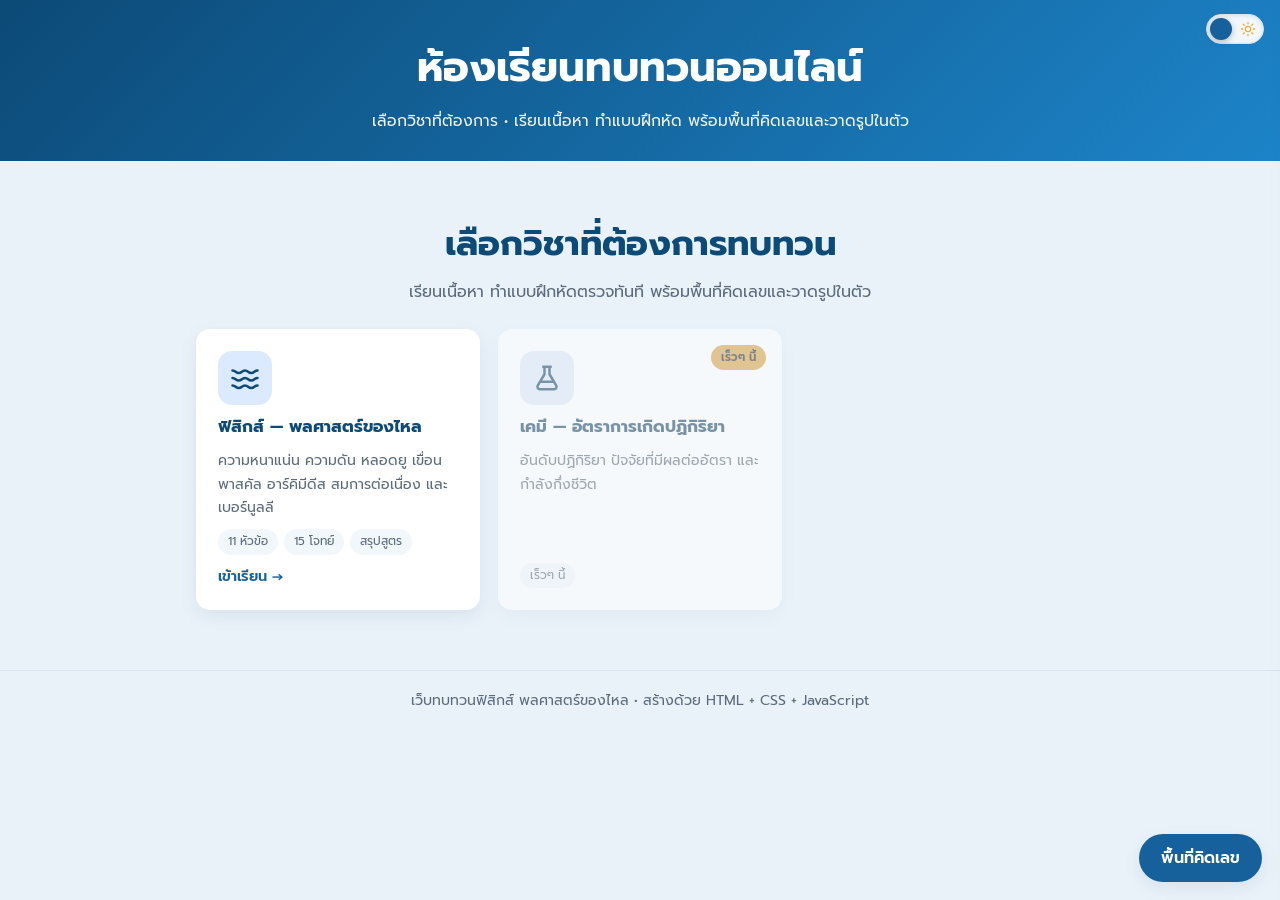
==== index.html @ 412b6f6b "เว็บทบทวนฟิสิกส์ พลศาสตร์ของไหล: บทเรียน 11 หัวข้อ + แบบฝึกหัด 15 ข้อ + พื้นที่คิดเลข/วาดรูป + dark " ====
<!DOCTYPE html>
<!-- ============================================================
     index.html : ไฟล์หน้าเว็บหลัก (โครงสร้างเนื้อหา)
     เว็บทบทวนฟิสิกส์ เรื่อง "พลศาสตร์ของไหล"

     โครงสร้างแบ่งเป็น 3 ส่วนหลัก
       1) ส่วนหัว (header) + เมนูแท็บ (nav)
       2) เนื้อหาบทเรียน            -> section#lesson-section
       3) แบบฝึกหัด + กระดานวาดรูป  -> section#quiz-section

     การตกแต่งอยู่ที่ style.css / ตรรกะการทำงานอยู่ที่ script.js
     ============================================================ -->
<html lang="th">
<head>
  <meta charset="UTF-8" />
  <!-- viewport : ทำให้เว็บแสดงผลได้ถูกต้องบนหน้าจอมือถือ -->
  <meta name="viewport" content="width=device-width, initial-scale=1.0" />
  <!-- color-scheme : บอก browser ว่ารองรับทั้งโหมดสว่าง/มืด (ฟอร์ม scrollbar ฯลฯ ปรับตาม) -->
  <meta name="color-scheme" content="light dark" />
  <title>พลศาสตร์ของไหล | ฟิสิกส์ทบทวน</title>

  <!-- ฟอนต์ภาษาไทย "Prompt" จาก Google Fonts (ไม่มีเน็ตจะใช้ฟอนต์สำรองแทนอัตโนมัติ) -->
  <link rel="preconnect" href="https://fonts.googleapis.com" />
  <link rel="preconnect" href="https://fonts.gstatic.com" crossorigin />
  <link href="https://fonts.googleapis.com/css2?family=Prompt:wght@300;400;500;600;700&display=swap" rel="stylesheet" />

  <!-- ไฟล์ CSS สำหรับตกแต่งหน้าเว็บ -->
  <link rel="stylesheet" href="style.css" />
</head>

<body>

  <!-- ==================== 1) ส่วนหัวของเว็บ ==================== -->
  <header class="site-header">
    <h1>ห้องเรียนทบทวนออนไลน์</h1>
    <p>เลือกวิชาที่ต้องการ • เรียนเนื้อหา ทำแบบฝึกหัด พร้อมพื้นที่คิดเลขและวาดรูปในตัว</p>
  </header>

  <!-- ============ ปุ่มโลโก้ "หน้าแรก" : ลอยมุมซ้ายบน ============
       โชว์เฉพาะตอนอยู่ในวิชา (script.js สลับ hidden) กด = กลับหน้าเลือกวิชา -->
  <button id="home-logo" class="home-logo" hidden aria-label="กลับหน้าแรก" title="กลับหน้าแรก">
    <svg viewBox="0 0 24 24" fill="none" stroke="currentColor" stroke-width="2" stroke-linecap="round" stroke-linejoin="round" aria-hidden="true">
      <path d="M3 10.5 12 3l9 7.5"/>
      <path d="M5 9.5V21h14V9.5"/>
      <path d="M9.5 21v-6h5v6"/>
    </svg>
  </button>

  <!-- ============ เมนูแท็บ : โชว์เฉพาะหลังเข้าวิชาแล้ว ============ -->
  <nav class="tabs" id="main-tabs" hidden>
    <button id="tab-lesson" class="tab active">เนื้อหาบทเรียน</button>
    <button id="tab-quiz" class="tab">แบบฝึกหัด</button>
  </nav>

  <!-- ============ สวิตช์โหมดมืด/สว่าง : ลอยมุมขวาบนของเว็บ ============
       checkbox (ซ่อน) + track/knob = สวิตช์เลื่อนได้
       - โหมดสว่าง : knob อยู่ซ้าย เห็นไอคอนพระจันทร์ (กดแล้วเป็นมืด)
       - โหมดมืด   : knob อยู่ขวา เห็นไอคอนดวงอาทิตย์ (กดแล้วกลับสว่าง)
       script.js ผูก change event แล้วจำค่าไว้ใน localStorage -->
  <label class="theme-switch" title="สลับโหมดมืด/สว่าง">
    <input type="checkbox" id="theme-toggle" aria-label="สลับโหมดมืด/สว่าง" />
    <span class="switch-track">
      <svg class="icon-moon" viewBox="0 0 24 24" fill="none" stroke="currentColor" stroke-width="2" stroke-linecap="round" stroke-linejoin="round" aria-hidden="true">
        <path d="M21 12.79A9 9 0 1 1 11.21 3 7 7 0 0 0 21 12.79z"/>
      </svg>
      <svg class="icon-sun" viewBox="0 0 24 24" fill="none" stroke="currentColor" stroke-width="2" stroke-linecap="round" stroke-linejoin="round" aria-hidden="true">
        <circle cx="12" cy="12" r="4"/>
        <path d="M12 2v2M12 20v2M4.93 4.93l1.41 1.41M17.66 17.66l1.41 1.41M2 12h2M20 12h2M6.34 17.66l-1.41 1.41M19.07 4.93l-1.41 1.41"/>
      </svg>
      <span class="switch-knob"></span>
    </span>
  </label>

  <main>

    <!-- ====================================================
         SECTION 0 : หน้าแรก (เลือกวิชา)
         การ์ดวิชาถูกสร้างโดย script.js จาก array "subjects"
         (เพิ่มวิชาใหม่ = เพิ่มข้อมูลใน script.js ที่เดียว)
         อยู่ "ใน" main เพื่อโดนจัดกึ่งกลาง + มีระยะขอบเท่าหน้าอื่น
         ==================================================== -->
    <section id="home-section" class="page active">
      <div class="home-hero">
        <h2>เลือกวิชาที่ต้องการทบทวน</h2>
        <p>เรียนเนื้อหา ทำแบบฝึกหัดตรวจทันที พร้อมพื้นที่คิดเลขและวาดรูปในตัว</p>
      </div>
      <div id="subject-grid" class="subject-grid">
        <!-- script.js เติมการ์ดวิชาตรงนี้ -->
      </div>
    </section>

    <!-- ====================================================
         SECTION 1 : เนื้อหาบทเรียน (สื่อการสอน)
         แต่ละหัวข้ออยู่ใน "การ์ด" (article.lesson-card)
         ==================================================== -->
    <section id="lesson-section" class="page">

      <!-- การ์ดที่ 1 : ความหนาแน่น (หน้า 1-2) -->
      <article class="lesson-card card">
        <h2>1) ความหนาแน่น (Density)</h2>
        <p>ความหนาแน่น คือ อัตราส่วนระหว่างมวลต่อปริมาตร โดยปริมาตรหาได้จาก V = A×h (พื้นที่หน้าตัดคูณความสูง) หรือลูกบาศก์ V = a×a×a</p>
        <div class="formula">ρ = m/V &nbsp;&nbsp;(หน่วย kg/m³)</div>
        <ul>
          <li><b>ρ</b> = ความหนาแน่น (kg/m³)</li>
          <li><b>m</b> = มวล (kg)</li>
          <li><b>V</b> = ปริมาตร (m³)</li>
          <li><b>ความหนาแน่นสัมพัทธ์ (S.G.)</b> = ρ<sub>สาร</sub>/ρ<sub>น้ำ</sub> — ใช้น้ำบริสุทธิ์ที่ 4°C (ρ = 1×10³ kg/m³) เป็นสารอ้างอิง</li>
        </ul>
        <div class="example-box">
          <b>ตัวอย่าง :</b> ปรอท ρ = 13.6×10³ kg/m³ ⇒ ความหนาแน่นสัมพัทธ์ = 13.6×10³ ÷ 1×10³ = <b>13.6</b> (หนาแน่นเป็น 13.6 เท่าของน้ำ)<br>
          <b>ตัวอย่าง :</b> บอลลูนฮีเลียม V = 400 m³ มวล 65 kg ⇒ ρ = 65/400 = <b>0.16 kg/m³</b><br>
          <b>ตัวอย่าง :</b> ไม้ V = 1 m³ S.G. = 0.15 ⇒ ρ<sub>ไม้</sub> = 150 kg/m³ ⇒ น้ำหนัก W = mg = 150×10 = <b>1.5×10³ N</b>
        </div>
      </article>

      <!-- การ์ดที่ 2 : ความดัน (หน้า 1) -->
      <article class="lesson-card card">
        <h2>2) ความดัน (Pressure)</h2>
        <p><b>แรงดัน (F)</b> คือ แรงหรือน้ำหนักทั้งหมดที่กดลงบนพื้นที่ ส่วน <b>ความดัน (P)</b> คือ แรงดันบนพื้นที่ 1 ตารางหน่วย</p>
        <div class="formula">P = F/A &nbsp;&nbsp;(หน่วย N/m² = Pa)</div>
        <ul>
          <li><b>P</b> = ความดัน (Pa หรือ ปาสคาล)</li>
          <li><b>F</b> = แรง (N)</li>
          <li><b>A</b> = พื้นที่ที่ถูกกระทำ (m²)</li>
        </ul>
        <p class="key-point">หน่วยที่ต้องจำ : 1 Pa = 1 N/m² • 1 Bar = 1×10⁵ Pa • 1 atm = 1.013 Bar = 1.013×10⁵ Pa (คำนวณทั่วไปประมาณ 1 atm ≈ 1×10⁵ Pa)</p>
      </article>

      <!-- การ์ดที่ 3 : ความดันในของเหลว (หน้า 3-4) -->
      <article class="lesson-card card">
        <h2>3) ความดันในของเหลว</h2>
        <p>ความดันในของเหลวขึ้นอยู่กับความลึก — ยิ่งลึกมาก ความดันยิ่งมาก</p>
        <div class="formula">P<sub>g</sub> = ρgh &nbsp;&nbsp;และ&nbsp;&nbsp; ΣP = P<sub>atm</sub> + P<sub>g</sub></div>
        <ul>
          <li><b>ความดันเกจ (P<sub>g</sub>)</b> = ความดันที่ระดับความลึก h จากน้ำหนักของเหลวที่กดลงมา</li>
          <li><b>ความดันสัมบูรณ์ (ΣP)</b> = ความดันบรรยากาศ + ความดันเกจ</li>
          <li><b>P<sub>atm</sub></b> ≈ 1×10⁵ Pa , <b>g</b> ≈ 10 m/s²</li>
          <li>บอกความดันบรรยากาศได้ 3 วิธี : หน่วยความดัน / ความสูงของปรอท / ความสูงของน้ำ</li>
        </ul>
        <div class="example-box">
          <b>ตัวอย่าง :</b> ภาชนะลูกบาศก์ 10 cm ใส่น้ำ+น้ำมันอย่างละครึ่ง (ρ<sub>น้ำ</sub>=10³, ρ<sub>น้ำมัน</sub>=600) ⇒ ΣP<sub>g</sub> = (10³·10·0.05)+(600·10·0.05) = 500+300 = <b>800 Pa</b><br>
          <b>ตัวอย่าง :</b> ส่งน้ำขึ้นเนินสูง 40 m ⇒ P<sub>g</sub> = 10³×10×40 = <b>4×10⁵ Pa</b><br>
          <b>ตัวอย่าง :</b> เรือดำน้ำลึก 100 m (ρ<sub>ทะเล</sub>=1.024×10³) ⇒ P<sub>g</sub> = <b>1.024×10⁶ Pa</b> , P<sub>abs</sub> = 1.013×10⁵+1.024×10⁶ = <b>≈1.125×10⁶ Pa</b>
        </div>
      </article>

      <!-- การ์ดที่ 4 : เครื่องวัดความดัน (หน้า 5-6) -->
      <article class="lesson-card card">
        <h2>4) เครื่องวัดความดัน</h2>
        <ul class="app-list">
          <li><b>1. แมนอมิเตอร์ (Manometer)</b> — หลอดแก้วรูปตัวยู ปลายข้างหนึ่งต่อความดันที่ต้องการ อีกข้างเปิดสู่บรรยากาศ ตั้งสมการจาก ΣP₁ = ΣP₂</li>
          <li><b>2. บารอมิเตอร์ปรอท (Mercury Barometer)</b> — หลอดยาว ~80 cm บรรจุปรอทคว่ำในอ่าง เกิดสุญญากาศด้านบน ที่ 1 atm ปรอทสูง <b>760 mmHg</b> จาก P<sub>atm</sub> = ρgh</li>
          <li><b>3. บารอมิเตอร์แอนีรอยด์ (Aneroid)</b> — กล่องโลหะความดันต่ำ ยุบ/พองตามความดันภายนอก ดันเข็มชี้</li>
          <li><b>4. อัลติมิเตอร์ (Altimeter)</b> — ดัดแปลงจากแอนีรอยด์ ใช้วัดความสูง/เพดานบินเครื่องบิน</li>
          <li><b>5. เครื่องวัดบูร์ดอน (Bourdon Gauge)</b> — ท่อกลวงรูปก้นหอย ความดันสูงทำท่อยืด เข็มเบน ใช้วัดความดันสูง</li>
        </ul>
        <div class="formula">ΣP<sub>x</sub> = ΣP<sub>y</sub> &nbsp;⇒&nbsp; P + ρ₁gh₁ = P₂ + ρ₂gh₂</div>
      </article>

      <!-- การ์ดที่ 5 : หลอดรูปตัวยู (หน้า 7-8) -->
      <article class="lesson-card card">
        <h2>5) โจทย์หลอดรูปตัวยู</h2>
        <p>ที่ระดับรอยต่อของเหลวเดียวกัน ความดันต้องเท่ากัน จึได้ความสัมพันธ์สำคัญ</p>
        <div class="formula">ρ₁gh₁ = ρ₂gh₂ &nbsp;⇒&nbsp; ρ₁/ρ₂ = h₂/h₁</div>
        <div class="example-box">
          <b>ตัวอย่าง 1 :</b> ของเหลว 2 ชนิดในหลอดยู ชนิดหนาแน่นสูงเป็นครึ่งของอีกชนิด ⇒ ρ<sub>มาก</sub>/ρ<sub>น้อย</sub> = h<sub>น้อย</sub>/h<sub>มาก</sub> = <b>2 เท่า</b><br>
          <b>ตัวอย่าง 2 :</b> เทของเหลวสูง 10 cm ลงในขาปรอท ปรอทฝั่งนั้นลด 2 cm (อีกฝั่งสูงขึ้น 2 cm ⇒ h<sub>Hg</sub> = 4 cm) ⇒ ρ<sub>A</sub> = 13.6×10³ × 4/10 = <b>5.44×10³ kg/m³</b><br>
          <b>ตัวอย่าง 3 :</b> หลอดยูใส่น้ำ เติมน้ำมัน ρ=800 ระดับต่างกัน 8 cm ⇒ h<sub>oil</sub> = (10³×8)/800 = 10 cm ⇒ V = 1.50 cm² × 10 cm = <b>15 cm³</b>
        </div>
      </article>

      <!-- การ์ดที่ 6 : แรงดันบนเขื่อน (หน้า 9-11) -->
      <article class="lesson-card card">
        <h2>6) แรงดันบนเขื่อนและประตูกั้นน้ำ</h2>
        <p>ความดันที่ผนังเขื่อนเพิ่มจาก 0 (ผิวน้ำ) ถึง ρgH (ก้นเขื่อน) จึงใช้ความดันเฉลี่ย ½ρgH คูณพื้นที่หน้าสัมผัส L×H</p>
        <div class="formula">F = ½ ρ g L H²</div>
        <ul>
          <li><b>F</b> = แรงดันรวมที่ผนัง (N) , <b>L</b> = ความกว้าง/ยาวเขื่อน (m) , <b>H</b> = ระดับน้ำ (m)</li>
        </ul>
        <div class="example-box">
          <b>ตัวอย่าง 1 :</b> เขื่อนยาว 100 m รับแรงได้ 6.0×10⁵ N ⇒ 6×10⁵ = ½(10³)(10)(100)H² ⇒ H = √1.2 ≈ <b>1.095 m</b><br>
          <b>ตัวอย่าง 2 :</b> ระดับน้ำเพิ่มเป็น 2 เท่า ⇒ F₂/F₁ = (H₂/H₁)² = <b>4 เท่า</b><br>
          <b>ตัวอย่าง 3 :</b> ประตูน้ำ น้ำเค็มสูง 4 m (ρ=1.4×10³) ดันฝั่งหนึ่ง น้ำจืดสูง 6 m ดันอีกฝั่ง (L=100 m) ⇒ F₁ = 1.12×10⁷ N , F₂ = 1.8×10⁷ N ⇒ ΣF = <b>6.8×10⁶ N</b>
        </div>
      </article>

      <!-- การ์ดที่ 7 : กฎพาสคัล + ไฮดรอลิก (หน้า 12-18) -->
      <article class="lesson-card card">
        <h2>7) กฎของพาสคัลและเครื่องอัดไฮดรอลิก</h2>
        <p><b>กฎของพาสคัล :</b> "ถ้าเพิ่มความดันให้ของไหลในภาชนะปิด ณ จุดใด ๆ ความดันจะส่งกระจายไปให้ทุกส่วนของของไหลเท่ากันหมด"</p>
        <div class="formula">F/a = W/A &nbsp;&nbsp;⇒&nbsp;&nbsp; M.A. = W/F = A/a = (R/r)²</div>
        <ul>
          <li><b>F, a</b> = แรงกดและพื้นที่ลูกสูบเล็ก , <b>W, A</b> = น้ำหนักและพื้นที่ลูกสูบใหญ่</li>
          <li><b>M.A.</b> = การได้เปรียบเชิงกล — หน้าตัดวงกลมใช้ R²/r²</li>
        </ul>
        <div class="example-box">
          <b>ตัวอย่าง 1 :</b> A = 10a กด F = 50 N ⇒ W = 500 N (M.A. = 10 เท่า)<br>
          <b>ตัวอย่าง 2 :</b> เส้นผ่านศูนย์กลาง 5 : 1 ⇒ W/F = (5)² = <b>25 เท่า</b><br>
          <b>ตัวอย่าง 3 :</b> M.A. = 4, r = 10 cm ⇒ R = √4 × 10 = <b>20 cm</b><br>
          <b>ตัวอย่าง 4 :</b> ลูกสูบยก D=14 cm ยกรถมวล 1 ตัน ⇒ P = mg/πR² = 10⁴ ÷ (22/7 × 0.07²) ≈ <b>6.49×10⁵ Pa</b><br>
          <b>ตัวอย่าง 5 :</b> แม่แรง+คานโยก A=100a แรง 100 N ที่ปลายคาน (50 cm จากลูกสูบ, 60 cm จากจุดหมุน) ⇒ F ลูกสูบ = 100×60/10 = 600 N ⇒ W = <b>6×10⁴ N</b>
        </div>
      </article>

      <!-- การ์ดที่ 8 : อาร์คิมีดีส (หน้า 19-21) -->
      <article class="lesson-card card">
        <h2>8) หลักอาร์คิมีดีส (แรงพยุง)</h2>
        <p>"วัตถุที่จมในของเหลวทั้งก้อนหรือบางส่วน จะถูกแรงพยุงเท่ากับน้ำหนักของของเหลวที่ถูกแทนที่"</p>
        <div class="formula">F<sub>B</sub> = ρ<sub>f</sub> V<sub>จม</sub> g</div>
        <ul>
          <li><b>V<sub>จม</sub></b> = ปริมาตรส่วนที่จมอยู่ในของเหลว (m³)</li>
          <li><b>วัตถุลอย</b> : F<sub>B</sub> = W ⇒ ρ<sub>ของเหลว</sub>V<sub>จม</sub> = ρ<sub>วัตถุ</sub>V<sub>ทั้งหมด</sub></li>
          <li><b>วัตถุถูกเชือกศัก</b> : T = mg − F<sub>B</sub></li>
        </ul>
        <div class="example-box">
          <b>ตัวอย่าง 1 :</b> ลูกกลม V=0.2 m³ ρ=4.5×10³ ผูกเชือกจมในของเหลว ρ=1.2×10³ ⇒ T = 9000 − 2400 = <b>6.6×10³ N</b><br>
          <b>ตัวอย่าง 2 :</b> ลูกบาศก์ 0.1 m ρ=800 ลอยน้ำ ⇒ h<sub>จม</sub> = 8 cm ⇒ พ้นน้ำ <b>2 cm</b><br>
          <b>ตัวอย่าง 3 :</b> วัตถุ V=100 cm³ ลอยในน้ำโผล่ 30 cm³ ⇒ ρ<sub>วัตถุ</sub> = 1000×70/100 = <b>700 kg/m³</b>
        </div>
      </article>

      <!-- การ์ดที่ 9 : ของไหลอุดมคติ + สมการต่อเนื่อง (หน้า 22-25) -->
      <article class="lesson-card card">
        <h2>9) ของไหลอุดมคติและสมการความต่อเนื่อง</h2>
        <p><b>ของไหลอุดมคติ</b> มี 4 สมบัติ : ① ไหลสม่ำเสมอ ② ไหลโดยไม่หมุนรอบตัวเอง ③ ไม่มีความหนืด ④ ไม่ถูกอัด (ความหนาแน่นคงที่)</p>
        <p><b>สมการความต่อเนื่อง :</b> ผลคูณพื้นที่หน้าตัดกับอัตราเร็ว ณ ตำแหน่งใดในหลอดการไหล มีค่าคงตัวเสมอ</p>
        <div class="formula">A₁v₁ = A₂v₂ &nbsp;&nbsp;และ&nbsp;&nbsp; Q = Av = V/t</div>
        <ul>
          <li><b>Q</b> = อัตราการไหล (m³/s) , <b>A</b> = พื้นที่หน้าตัด (m²) ท่อกลมใช้ πr²</li>
        </ul>
        <div class="example-box">
          <b>ตัวอย่าง 1 :</b> ท่อดับเพลิง d<sub>A</sub>=8 cm v<sub>A</sub>=5 m/s ปลาย d<sub>B</sub>=4 cm ⇒ (4×10⁻²)²×5 = (2×10⁻²)²×v<sub>B</sub> ⇒ v<sub>B</sub> = <b>20 m/s</b><br>
          <b>ตัวอย่าง 2 :</b> ท่อประปา d₁=7 cm v₁=0.6 ขึ้นตึก d₂=2.4 cm ⇒ v₂ = (12.25×0.6)/1.44 ≈ <b>5.1 m/s</b><br>
          <b>ตัวอย่าง 3 :</b> น้ำไหลแนวดิ่งจากก๊อก d=2 cm v=0.4 จน d เหลือ 1 cm ⇒ v₂ = 1.6 m/s แล้วใช้ v₂²=v₁²+2gh ⇒ h = <b>12 cm</b>
        </div>
      </article>

      <!-- การ์ดที่ 10 : สมการเบอร์นูลลี (หน้า 26-27) -->
      <article class="lesson-card card">
        <h2>10) สมการแบร์นูลลี</h2>
        <p><b>หลักเบอร์นูลลี :</b> "ที่ระดับคงตัว ของไหลเร็วขึ้น ความดันลดลง — ของไหลช้าลง ความดันเพิ่มขึ้น" (มาจากกฎการอนุรักษ์พลังงาน)</p>
        <div class="formula">P + ½ρv² + ρgh = คงตัว</div>
        <ul>
          <li>พลังงานความดัน + พลังงานจลน์ต่อปริมาตร + พลังงานศักย์ต่อปริมาตร = คงที่</li>
          <li>เทียบ 2 จุด : P₁ + ½ρv₁² + ρgh₁ = P₂ + ½ρv₂² + ρgh₂</li>
        </ul>
        <div class="example-box">
          <b>ตัวอย่าง 1 :</b> ปีกเครื่องบินต้องการ ΔP = 1000 N/m² ρ<sub>อากาศ</sub>=1.2 v<sub>ล่าง</sub>=100 m/s ⇒ 1000 = ½×1.2×(v₁²−10000) ⇒ v₁ ≈ <b>108 m/s</b><br>
          <b>ตัวอย่าง 2 :</b> สายยาง A₁=3.5 cm² v₁=0.5 m/s หัวฉีด A₂=0.25 cm² สูง 1.5 m ⇒ v₂=7 m/s ⇒ P₁ = 10⁵+24500+15000−125 = 139375 Pa ≈ <b>1.39 atm</b>
        </div>
      </article>

      <!-- การ์ดที่ 11 : สรุปสูตร -->
      <article class="lesson-card card">
        <h2>11) สรุปสูตรเร็ว</h2>
        <table class="summary-table">
          <tr><th>สูตร</th><th>ใช้เมื่อ</th></tr>
          <tr><td>ρ = m/V</td><td>หาความหนาแน่น</td></tr>
          <tr><td>S.G. = ρสาร/ρน้ำ</td><td>ความหนาแน่นสัมพัทธ์</td></tr>
          <tr><td>P = F/A</td><td>ความดันทั่วไป</td></tr>
          <tr><td>P<sub>g</sub> = ρgh , ΣP = P<sub>atm</sub>+P<sub>g</sub></td><td>ความดันใต้ของเหลวลึก h</td></tr>
          <tr><td>ρ₁h₁ = ρ₂h₂</td><td>หลอดยู / แมนอมิเตอร์</td></tr>
          <tr><td>F = ½ρgLH²</td><td>แรงดันน้ำบนเขื่อน/กำแพง</td></tr>
          <tr><td>F/a = W/A , M.A. = A/a</td><td>เครื่องอัดไฮดรอลิก</td></tr>
          <tr><td>F<sub>B</sub> = ρ<sub>f</sub>V<sub>จม</sub>g</td><td>แรงพยุงอาร์คิมีดีส</td></tr>
          <tr><td>A₁v₁ = A₂v₂</td><td>ท่อหน้าตัดเปลี่ยน</td></tr>
          <tr><td>P₁ + ½ρv₁² + ρgh₁ = P₂ + ½ρv₂² + ρgh₂</td><td>เบอร์นูลลี เทียบสองจุด</td></tr>
        </table>
        <p class="cta-hint">พร้อมแล้ว ? กดแท็บ "แบบฝึกหัด" ด้านบนได้เลย</p>
      </article>

    </section>

    <!-- ====================================================
         SECTION 2 : แบบฝึกหัด
         - #quiz-box   : script.js จะสร้างคำถามทีละข้อใส่ไว้ข้างใน
         - #result-box : หน้าสรุปคะแนน (ซ่อนไว้ก่อนด้วย attribute hidden)
         (พื้นที่คิดเลข/วาดรูปย้ายไปเป็นแผงขวาท้ายไฟล์แล้ว)
         ==================================================== -->
    <section id="quiz-section" class="page">

      <!-- กล่องคำถาม เนื้อหาถูกสร้างโดย script.js -->
      <div id="quiz-box" class="card"></div>

      <!-- กล่องสรุปคะแนน แสดงเมื่อทำครบทุกข้อ -->
      <div id="result-box" class="card result-card" hidden>
        <h2>สรุปผลคะแนน</h2>
        <!-- วงกลมแสดงเปอร์เซ็นต์ (ตัวเลขถูกเติมโดย script.js) -->
        <div id="score-ring" class="score-ring">
          <div class="score-inner">
            <span id="score-percent">0%</span>
            <small id="score-text">0/0 คะแนน</small>
          </div>
        </div>
        <p id="result-message" class="result-message"></p>
        <button id="retry-btn" class="btn-primary">ทำแบบฝึกหัดอีกครั้ง</button>
      </div>

    </section>

  </main>

  <!-- ============================================================
       พื้นที่คิดเลขและวาดรูป : แผงด้านขวา (เปิด/ปิดได้)
       - กดปุ่มลอยมุมขวาล่าง (#pad-toggle) เพื่อเปิด
       - ปิดด้วยปุ่ม x บนแผง หรือกด Esc
       - ใช้งานได้ทั้งหน้าเนื้อหาและหน้าแบบฝึกหัด
       ============================================================ -->

  <!-- ปุ่มลอยสำหรับเปิดแผง -->
  <button id="pad-toggle" class="pad-toggle">พื้นที่คิดเลข</button>

  <!-- แผงกระดาษทด (ซ่อนอยู่นอกจอ เลื่อนเข้ามาจากด้านขวา) -->
  <aside id="scratchpad" aria-hidden="true">
    <div class="pad-head">
      <h3>พื้นที่คิดเลขและวาดรูป</h3>
      <button id="pad-close" class="pad-close" aria-label="ปิด">×</button>
    </div>

    <!-- แถบเครื่องมือ : ปากกา / ยางลบ / ปรับขนาด / สี / ย้อนกลับ / ล้าง -->
    <div class="toolbar">
      <button id="pen-btn" class="tool-btn active">ปากกา</button>
      <button id="eraser-btn" class="tool-btn">ยางลบ</button>
      <!-- แถบเลื่อนปรับขนาดหัวปากกา/ยางลบ -->
      <label class="size-control">ขนาด
        <input type="range" id="brush-size" min="1" max="30" value="3" />
        <span id="size-value">3</span>
      </label>
      <!-- ปุ่มวงกลมเลือกสีปากกา (data-color คือรหัสสี) -->
      <span class="swatches">
        <button class="swatch active" data-color="#1e293b" style="background:#1e293b" aria-label="สีดำ"></button>
        <button class="swatch" data-color="#dc2626" style="background:#dc2626" aria-label="สีแดง"></button>
        <button class="swatch" data-color="#2563eb" style="background:#2563eb" aria-label="สีน้ำเงิน"></button>
        <button class="swatch" data-color="#16a34a" style="background:#16a34a" aria-label="สีเขียว"></button>
      </span>
      <button id="undo-btn" class="tool-btn">ย้อนกลับ</button>
      <button id="clear-btn" class="tool-btn danger">ล้าง</button>
    </div>

    <!-- ผืนผ้าใบสำหรับเขียน/วาด รองรับทั้งเมาส์และนิ้วบนมือถือ
         (cursor:none = ให้วงกลมพรีวิวขนาดแทนเคอร์เซอร์เดิม) -->
    <canvas id="sketch-canvas"></canvas>

    <!-- พื้นที่คำนวณแบบรวม : แก้ไขได้โดยตรง + แสดงผลจัดรูปแบบพร้อมกัน
         ใช้ contenteditable div เดียว แทน textarea + preview แยก -->
    <label class="type-label" for="calc-editor">พิมพ์คำนวณได้เลย (^ ยกกำลัง  _ ตัวห้อย  a/b เศษส่วน)</label>
    <div id="calc-editor" class="calc-editor" contenteditable="true" spellcheck="false"
      data-placeholder="พิมพ์วิธีคิด เช่น v_2 = A_1 v_1/A_2 = 20*4/8 = 10 m/s"></div>

    <!-- คู่มือสัญลักษณ์สำหรับพิมพ์ -->
    <small class="type-label">เคล็ดลับ : <b>^</b> ยกกำลัง • <b>_</b> ตัวห้อย • <b>a/b</b> หรือ <b>(a)/(b)</b> เศษส่วน</small>
  </aside>

  <!-- วงกลมโปร่งใสลอยตามเมาส์ แสดงขนาดจริงของปากกา/ยางลบ -->
  <div id="brush-cursor" hidden></div>

  <!-- ==================== ส่วนท้ายเว็บ ==================== -->
  <footer class="site-footer">
    เว็บทบทวนฟิสิกส์ พลศาสตร์ของไหล • สร้างด้วย HTML + CSS + JavaScript
  </footer>

  <!-- โหลด script.js ไว้ท้ายสุด เพื่อให้องค์ประกอบทั้งหมดถูกสร้างเสร็จก่อน -->
  <script src="script.js"></script>
</body>
</html>
---- style.css ----
﻿/* ============================================================
   style.css : ไฟล์ตกแต่งหน้าเว็บทั้งหมด
   ------------------------------------------------------------
   โครงสร้างไฟล์แบ่งเป็น 8 ส่วน
     1) ตัวแปรสี + ค่าพื้นฐานของหน้าเว็บ
     2) ส่วนหัว (header) + แท็บเมนู (tabs) + ปุ่มสลับธีม
     3) การ์ดเนื้อหาบทเรียน
     4) แบบฝึกหัด (คำถาม ปุ่มตัวเลือก คำอธิบาย)
     5) หน้าสรุปคะแนน
     6) กระดานวาดรูป/คิดเลข (Canvas + พื้นที่พิมพ์สมการ)
     7) Responsive สำหรับจอมือถือ
     8) Dark Mode (html.dark = สลับค่าตัวแปรทั้งชุด)
   ============================================================ */

/* ---------- 1) ตัวแปรสีและค่าพื้นฐาน ----------
   เก็บสี/มุมโค้ง/เงาไว้ใน :root เพื่อใช้ซ้ำได้ทั่วไฟล์
   โหมดมืดแค่ "override ตัวแปรชุดเดิม" ใน html.dark ที่ท้ายไฟล์
   ถ้าจะเปลี่ยนธีมสี แก้ที่นี่ + ท้ายไฟล์ที่เดียวเปลี่ยนทั้งเว็บ */
:root {
  --blue-900: #0c4a77;      /* น้ำเงินเข้ม (หัวข้อ ปุ่มกด) */
  --blue-700: #16619c;      /* น้ำเงินหลัก */
  --blue-100: #dbeafe;      /* น้ำเงินอ่อน (พื้นหลังป้าย/วง focus) */
  --ink:     #1f2937;       /* สีตัวอักษรหลัก */
  --muted:   #5b6b7c;       /* สีตัวอักษรรอง/คำอธิบาย */
  --bg:      #eaf2f9;       /* สีพื้นหลังหน้าเว็บ */
  --card:    #ffffff;       /* สีพื้นการ์ด */
  --accent:  #f59e0b;       /* สีเหลืองทอง (ไฮไลต์) */
  --green:   #15803d;       /* สีเขียว = ถูกต้อง */
  --green-bg:#dcfce7;
  --red:     #dc2626;       /* สีแดง = ผิด */
  --red-bg:  #fee2e2;
  --ring-track:#e2ecf5;     /* พื้นวงคะแนน / แถบ progress */
  --line:    #d7e3ee;       /* เส้นขอบ/เส้นคั่นอ่อน */
  --soft-bg: #f2f7fb;       /* พื้นหลังชิ้นส่วนรอง */
  --field-bg:#fbfdff;       /* พื้นหลังช่องกรอก/ปุ่มตัวเลือก */
  --radius:  14px;
  --shadow:  0 6px 18px rgba(12, 74, 119, .09);
}

/* รีเซ็ตค่าเริ่มต้นของ browser ให้ทุก element คำนวณขนาดง่าย */
* { box-sizing: border-box; margin: 0; padding: 0; }

/* attribute hidden ต้องชนะ display ของ class เสมอ
   (ไม่งั้น .tabs{display:flex} จะทับ [hidden] ทำให้แท็บโชว์ตอนหน้าแรก!) */
[hidden] { display: none !important; }

body {
  font-family: 'Prompt', 'Segoe UI', Tahoma, sans-serif;
  background: var(--bg);
  color: var(--ink);
  line-height: 1.65;
}

/* ---------- 2) ส่วนหัวและแท็บเมนู ---------- */
.site-header {
  background: linear-gradient(135deg, var(--blue-900), #1d84c9);
  color: #fff;
  text-align: center;
  padding: 34px 16px 26px;
}
.site-header h1 { font-size: clamp(1.7rem, 4vw, 2.6rem); }
.site-header p  { opacity: .92; margin-top: 6px; font-size: .98rem; }

/* แท็บเมนูติดขอบบนจอเสมอ (sticky) เวลาเลื่อนหน้าลง */
.tabs {
  position: sticky; top: 0; z-index: 50;
  display: flex; justify-content: center; align-items: center; gap: 10px;
  background: rgba(255, 255, 255, .92);
  backdrop-filter: blur(6px);
  padding: 10px;
  box-shadow: 0 2px 10px rgba(0, 0, 0, .06);
}
.tab {
  border: none; background: var(--soft-bg); color: var(--blue-900);
  padding: 10px 26px; border-radius: 999px;
  font-family: inherit; font-size: 1rem; font-weight: 500;
  cursor: pointer; transition: .2s;
}
.tab:hover  { filter: brightness(.96); }
.tab.active { background: var(--blue-700); color: #fff; }

/* ---------- ปุ่มโลโก้ "หน้าแรก" : ลอยมุมซ้ายบน (บ้าน) ----------
   โชว์เฉพาะตอนอยู่ "ใน" วิชา (hidden ตอนอยู่หน้าแรก)
   กด = กลับหน้าเลือกวิชา */
.home-logo {
  position: fixed; top: 12px; left: 14px; z-index: 90;
  width: 42px; height: 42px;
  border: none; border-radius: 12px;
  background: var(--blue-100); color: var(--blue-900);
  display: grid; place-items: center;
  cursor: pointer;
  box-shadow: 0 3px 10px rgba(12, 74, 119, .18);
  transition: transform .15s, filter .15s;
}
.home-logo:hover  { transform: translateY(-2px); filter: brightness(1.05); }
.home-logo:active { transform: scale(.94); }
.home-logo svg    { width: 22px; height: 22px; }

/* ---------- สวิตช์โหมดมืด/สว่าง : ลอยมุมขวาบนของเว็บ ----------
   โครงสร้าง : label.theme-switch > checkbox(ซ่อน) + span.switch-track
   (ไอคอน 2 ตัว + knob) — checked = โหมดมืด
   z-index 70 = ต่ำกว่าแผงคิดเลข (80) → ตอนแผงเปิด แผงปิดทับสวิตช์
   ไม่งั้นสวิตช์จะทับปุ่ม × ปิดแผง! */
.theme-switch {
  position: fixed; top: 14px; right: 16px; z-index: 70;
  display: inline-flex; align-items: center;
  cursor: pointer; user-select: none;
}
.theme-switch input { position: absolute; opacity: 0; pointer-events: none; }
.switch-track {
  position: relative; width: 58px; height: 30px;
  border-radius: 999px;
  background: var(--soft-bg);
  border: 1.5px solid var(--line);
  box-shadow: inset 0 1px 4px rgba(12, 74, 119, .12);
  transition: background .25s, border-color .25s;
}
/* ไอคอนประจำฝั่ง : พระจันทร์ซ้าย (โหมดสว่าง) , ดวงอาทิตย์ขวา (โหมดมืด) */
.switch-track svg {
  position: absolute; top: 50%; width: 16px; height: 16px;
  transform: translateY(-50%);
  opacity: .8; transition: opacity .2s;
}
.switch-track .icon-moon { left: 7px;  color: #64748b; }
.switch-track .icon-sun  { right: 7px; color: var(--accent); }
/* knob : วงกลมเลื่อนซ้าย-ขวา */
.switch-knob {
  position: absolute; top: 50%; left: 3px;
  width: 22px; height: 22px; border-radius: 50%;
  background: var(--blue-700);
  transform: translateY(-50%);
  box-shadow: 0 2px 6px rgba(0, 0, 0, .25);
  transition: transform .25s ease, background .25s;
}
html.dark .switch-track { background: var(--field-bg); }
html.dark .theme-switch input:not(:checked) + .switch-track .icon-moon,
.theme-switch input:checked + .switch-track .icon-sun { opacity: .35; }
.theme-switch input:checked + .switch-track .icon-moon { opacity: .9; }
.theme-switch input:checked + .switch-track .switch-knob { transform: translate(26px, -50%); }

/* พื้นที่เนื้อหาหลัก จำกัดความกว้างให้อ่านง่ายบนจอใหญ่ */
main { max-width: 920px; margin: 0 auto; padding: 24px 16px 60px; }

/* ระบบ "หน้า" : แสดงเฉพาะ section ที่มี class active */
.page { display: none; }
.page.active { display: block; animation: fadeIn .35s ease; }
@keyframes fadeIn {
  from { opacity: 0; transform: translateY(10px); }
  to   { opacity: 1; transform: none; }
}

.card {
  background: var(--card);
  border-radius: var(--radius);
  box-shadow: var(--shadow);
  padding: 22px;
}

/* ---------- 3) การ์ดเนื้อหาบทเรียน ---------- */
.lesson-card { margin-bottom: 22px; }
.lesson-card h2 {
  color: var(--blue-900); font-size: 1.3rem;
  margin-bottom: 10px; padding-bottom: 8px;
  border-bottom: 3px solid var(--blue-100);
}
.lesson-card ul { padding-left: 22px; margin-top: 8px; }
.lesson-card li { margin: 4px 0; }

/* กล่องสูตร : จัดกึ่งกลาง เส้นประรอบให้สะดุดตา */
.formula {
  font-size: 1.45rem; font-weight: 600; text-align: center;
  color: var(--blue-900); background: var(--soft-bg);
  border: 2px dashed var(--line); border-radius: 10px;
  padding: 12px; margin: 14px 0;
}

/* แถบสรุปใจความสำคัญ สีเหลืองทอง */
.key-point {
  background: var(--accent); color: #fff;
  border-radius: 10px; padding: 10px 14px; margin-top: 12px;
}

.figure { text-align: center; margin: 14px 0; }
.figure svg { max-width: 100%; height: auto; }
.figure figcaption { color: var(--muted); font-size: .9rem; margin-top: 6px; }

.example-box {
  background: var(--green-bg); border-left: 5px solid var(--green);
  border-radius: 8px; padding: 10px 14px; margin-top: 12px; font-size: .97rem;
}

.app-list li { margin: 10px 0; }

.summary-table { width: 100%; border-collapse: collapse; margin-top: 10px; font-size: .95rem; }
.summary-table th { background: var(--blue-700); color: #fff; padding: 9px; }
.summary-table td { border: 1px solid var(--line); padding: 9px; text-align: center; }
.summary-table tr:nth-child(even) td { background: var(--soft-bg); }
.cta-hint { text-align: center; color: var(--muted); margin-top: 14px; font-style: italic; }

/* ---------- 3.1) หน้าแรก : เลือกวิชา ---------- */
.home-hero { text-align: center; padding: 30px 10px 4px; }
.home-hero h2 { color: var(--blue-900); font-size: clamp(1.5rem, 4vw, 2.2rem); }
.home-hero p  { color: var(--muted); margin-top: 6px; }

/* กริดการ์ดวิชา : จัดอัตโนมัติตามความกว้างจอ */
.subject-grid {
  display: grid;
  grid-template-columns: repeat(auto-fill, minmax(250px, 1fr));
  gap: 18px;
  margin-top: 20px;
}

.subject-card {
  position: relative;
  display: flex; flex-direction: column; gap: 10px;
  background: var(--card);
  border: 2px solid transparent;
  border-radius: var(--radius);
  box-shadow: var(--shadow);
  padding: 20px;
  cursor: pointer;
  transition: transform .2s, border-color .2s, box-shadow .2s;
}
.subject-card:hover {
  transform: translateY(-4px);
  border-color: var(--blue-700);
  box-shadow: 0 12px 26px rgba(12, 74, 119, .16);
}

/* การ์ดวิชาที่ยังไม่เปิด : จางลง กดไม่ได้ */
.subject-card.locked { opacity: .55; cursor: default; filter: grayscale(.35); }
.subject-card.locked:hover { transform: none; border-color: transparent; box-shadow: var(--shadow); }

/* ป้าย "เร็วๆ นี้" มุมการ์ด */
.soon-badge {
  position: absolute; top: 14px; right: 14px;
  font-size: .72rem; font-weight: 600;
  background: var(--accent); color: #1f2937;
  padding: 3px 10px; border-radius: 999px;
}

/* กล่องไอคอนวิชา */
.subject-icon {
  width: 54px; height: 54px;
  border-radius: 14px;
  background: var(--blue-100); color: var(--blue-900);
  display: grid; place-items: center;
}
.subject-icon svg { width: 30px; height: 30px; }

.subject-card h3 { color: var(--blue-900); font-size: 1.05rem; line-height: 1.45; }
.subject-card p  { color: var(--muted); font-size: .88rem; flex: 1; }

/* ชิปข้อมูลย่อ (จำนวนหัวข้อ/โจทย์) */
.subject-meta { display: flex; flex-wrap: wrap; gap: 6px; }
.subject-meta span {
  font-size: .74rem;
  background: var(--soft-bg); color: var(--muted);
  padding: 3px 10px; border-radius: 999px;
}

/* ลิงก์ "เข้าเรียน" ท้ายการ์ด */
.subject-enter {
  color: var(--blue-700); font-weight: 600; font-size: .9rem;
  transition: transform .15s;
}
.subject-card:hover .subject-enter { transform: translateX(4px); }

/* ---------- 4) แบบฝึกหัด ---------- */

/* แถวบอกสถานะ : ข้อที่เท่าไร + คะแนนสะสม */
.quiz-meta {
  display: flex; justify-content: space-between;
  color: var(--muted); font-size: .93rem; margin-bottom: 8px;
}

.question-text { font-size: 1.18rem; font-weight: 600; margin: 6px 0 14px; line-height: 1.6; }

/* กล่องภาพประกอบโจทย์ (SVG) */
.question-image {
  background: var(--field-bg); border: 1px solid var(--line);
  border-radius: 10px; padding: 8px; margin-bottom: 16px;
}
.question-image svg { display: block; width: 100%; height: auto; }

/* ปุ่มตัวเลือก A B C D เรียงแนวตั้งด้วย grid */
.choices { display: grid; gap: 10px; }
.choice-btn {
  display: flex; align-items: center; gap: 12px;
  width: 100%; text-align: left; padding: 12px 14px;
  font-family: inherit; font-size: 1rem; color: var(--ink);
  background: var(--field-bg); border: 2px solid var(--line);
  border-radius: 12px; cursor: pointer; transition: .15s;
}
.choice-btn:hover:not(:disabled) { border-color: var(--blue-700); transform: translateY(-1px); }
.choice-btn:disabled { cursor: default; opacity: .85; }

/* วงกลมตัวอักษร A/B/C/D ด้านหน้าปุ่ม */
.choice-key {
  flex: none; width: 30px; height: 30px;
  display: grid; place-items: center;
  background: var(--blue-100); color: var(--blue-900);
  font-weight: 600; border-radius: 50%;
}

/* สถานะหลังตอบ : เขียว = ข้อที่ถูก , แดง = ข้อที่เลือกผิด (มีอนิเมชันสั่น) */
.choice-btn.correct { background: var(--green-bg); border-color: var(--green); color: var(--green); opacity: 1; }
.choice-btn.correct .choice-key { background: var(--green); color: #fff; }
.choice-btn.wrong { background: var(--red-bg); border-color: var(--red); color: var(--red); animation: shake .3s; }
.choice-btn.wrong .choice-key { background: var(--red); color: #fff; }
@keyframes shake {
  25% { transform: translateX(-4px); }
  75% { transform: translateX(4px); }
}

/* กล่องคำอธิบายหลังตอบ */
.feedback {
  margin-top: 14px; padding: 12px 14px;
  border-radius: 10px; font-size: .97rem; line-height: 1.7;
}
.feedback.good { background: var(--green-bg); border-left: 6px solid var(--green); }
.feedback.bad  { background: var(--red-bg);   border-left: 6px solid var(--red); }

.btn-primary {
  display: block; margin: 16px auto 0; padding: 11px 34px;
  font-family: inherit; font-size: 1rem; font-weight: 600;
  color: #fff; background: var(--blue-700);
  border: none; border-radius: 999px; cursor: pointer; transition: .2s;
}
.btn-primary:hover { filter: brightness(1.15); transform: translateY(-1px); }

/* แถบความคืบหน้าการทำข้อสอบ */
.progress-bar { height: 10px; background: var(--ring-track); border-radius: 999px; overflow: hidden; margin-bottom: 12px; }
.progress-fill {
  height: 100%; width: 0;
  background: linear-gradient(90deg, var(--accent), #fbbf24);
  transition: width .4s;
}

/* ---------- 5) หน้าสรุปคะแนน ---------- */
.result-card { text-align: center; }
.result-card h2 { color: var(--blue-900); }

/* วงกลมเปอร์เซ็นต์ : script.js จะใส่ conic-gradient ตามคะแนน
   (สีพื้นวงใช้ var(--ring-track) เพื่อสลับธีมได้) */
.score-ring {
  width: 170px; height: 170px; border-radius: 50%;
  display: grid; place-items: center; margin: 18px auto;
}
.score-inner {
  width: 130px; height: 130px; background: var(--card); border-radius: 50%;
  display: flex; flex-direction: column; align-items: center; justify-content: center; gap: 2px;
}
.score-inner span  { font-size: 1.9rem; font-weight: 700; color: var(--blue-900); }
.score-inner small { color: var(--muted); }
.result-message    { font-size: 1.05rem; margin-bottom: 6px; }

/* ---------- 6) แผงพื้นที่คิดเลข/วาดรูป (ด้านขวา เปิด-ปิดได้) ---------- */

/* ปุ่มลอยมุมขวาล่าง : ใช้เปิดแผง */
.pad-toggle {
  position: fixed; right: 18px; bottom: 18px; z-index: 78;
  padding: 12px 22px; font-family: inherit; font-size: 1rem; font-weight: 600;
  color: #fff; background: var(--blue-700); border: none; border-radius: 999px;
  box-shadow: var(--shadow); cursor: pointer; transition: .2s;
}
.pad-toggle:hover { filter: brightness(1.15); transform: translateY(-2px); }
.pad-toggle.hidden { display: none; }        /* ซ่อนปุ่มตอนแผงเปิดอยู่ */

/* แผงหลัก : ติดขอบขวาจอ สูงเต็มจอ
   ปกติถูกเลื่อนออกนอกจอด้วย translateX(105%)
   พอใส่ class "open" จะเลื่อนเข้ามา (transition ทำให้ลื่น) */
#scratchpad {
  position: fixed; top: 0; right: 0; z-index: 80;
  width: min(560px, 100vw);          /* ขยายให้กว้างขึ้นสำหรับพิมพ์/วาด */
  height: 100vh;
  background: var(--card);
  box-shadow: -8px 0 28px rgba(12, 74, 119, .18);
  padding: 14px;
  overflow-y: auto;
  display: flex; flex-direction: column; gap: 10px;
  transform: translateX(105%);
  transition: transform .32s ease;
}
#scratchpad.open { transform: translateX(0); }

/* หัวแผง : ชื่อ + ปุ่มปิด x */
.pad-head { display: flex; justify-content: space-between; align-items: center; }
.pad-head h3 { color: var(--blue-900); font-size: 1.05rem; }
.pad-close {
  width: 34px; height: 34px; border: none; border-radius: 50%;
  background: var(--soft-bg); color: var(--ink);
  font-size: 1.25rem; line-height: 1; cursor: pointer; transition: .15s;
}
.pad-close:hover { background: var(--red-bg); color: var(--red); }

.toolbar { display: flex; flex-wrap: wrap; align-items: center; gap: 8px; }
.tool-btn {
  font-family: inherit; font-size: .9rem; padding: 7px 14px;
  border: 1.5px solid var(--line); background: transparent; color: var(--ink);
  border-radius: 999px; cursor: pointer; transition: .15s;
}
.tool-btn:hover { border-color: var(--blue-700); }
.tool-btn.active { background: var(--blue-700); border-color: var(--blue-700); color: #fff; }
.tool-btn.danger { color: var(--red); border-color: var(--red); }
.tool-btn.danger:hover { background: var(--red-bg); }

/* กล่องปรับขนาดหัวปากกา/ยางลบ */
.size-control {
  display: inline-flex; align-items: center; gap: 6px;
  font-size: .85rem; color: var(--muted);
  background: var(--soft-bg); border-radius: 999px; padding: 5px 12px;
}
.size-control input[type="range"] {
  width: 90px; accent-color: var(--blue-700); cursor: pointer;
}
#size-value { min-width: 20px; text-align: center; font-weight: 600; color: var(--blue-900); }

/* วงกลมเลือกสีปากกา : active = มีวงแหวนน้ำเงินรอบ */
.swatches { display: inline-flex; gap: 6px; }
.swatch {
  width: 24px; height: 24px; border-radius: 50%;
  border: 2px solid var(--card); outline: 2px solid transparent;
  cursor: pointer; transition: .15s;
}
.swatch.active { outline-color: var(--blue-700); }

/* ผืนผ้าใบ :
   - touch-action:none = ไม่ให้จอมือถือ scroll ขณะใช้นิ้ววาด
   - cursor:none      = ซ่อนเคอร์เซอร์เดิม ให้วงกลมพรีวิวทำหน้าที่แทน
   - พื้น "สีกระดาษ" วาดด้วย CSS (bitmap โปร่งใสเก็บเฉพาะเส้น)
     → โหมดมืดแค่เปลี่ยน background ภาพที่วาดไว้จึงไม่หาย */
#sketch-canvas {
  width: 100%; height: auto; display: block; flex: none;
  border: 1px solid var(--line); border-radius: 10px;
  touch-action: none; cursor: none; background: #fffdf6;
}
html.dark #sketch-canvas { background: #1b2433; }

/* ---------- ช่องพิมพ์คำนวณแบบรวม (contenteditable) ----------
   พิมพ์ ^ _ a/b แล้วระบบแปลงเป็นยกกำลัง/ตัวห้อย/เศษส่วนในที่เดียว */
.type-label { font-size: .85rem; color: var(--muted); }
#calc-editor {
  flex: 1; min-height: 180px;
  font-family: 'Prompt', 'Segoe UI', Tahoma, sans-serif;
  font-size: 1rem; line-height: 1.8;
  border: 1.5px solid var(--line); border-radius: 10px;
  padding: 12px; background: var(--field-bg); color: var(--ink);
  outline: none;
  white-space: pre-wrap; word-wrap: break-word;
  overflow-y: auto;
}
#calc-editor:focus {
  border-color: var(--blue-700);
  box-shadow: 0 0 0 3px var(--blue-100);
}
#calc-editor:empty:before {
  content: attr(data-placeholder);
  color: var(--muted);
  font-style: italic;
  pointer-events: none;
}

/* สไตล์ภายใน editor สำหรับสมการที่จัดรูปแบบแล้ว */
#calc-editor sup { font-size: .75em; }
#calc-editor sub { font-size: .75em; }
#calc-editor .frac {
  display: inline-flex; flex-direction: column;
  text-align: center; vertical-align: -0.55em;
  margin: 0 .18em; line-height: 1.25;
  white-space: nowrap;               /* กันเศษส่วนถูกตัดคำข้ามบรรทัด */
}
#calc-editor .frac > .num { border-bottom: 1.5px solid currentColor; padding: 0 .3em; }
#calc-editor .frac > .den { padding: 0 .3em; }

/* ---------- 6.1) ชั้นวาดบนภาพโจทย์ ---------- */

/* โซนโจทย์ (คำถาม + ภาพ) : เป็นจุดอ้างอิงให้ canvas วางทับได้ทั้งโซน
   padding/min-height = ขยายพื้นที่วาดรอบโจทย์ให้กว้างขึ้น */
.annotate-zone { position: relative; padding: 24px; min-height: 220px; }

/* canvas โปร่งใสทับภาพ
   - pointer-events:none = ปกติ "ไม่รับ" การแตะ/คลิก (scroll หน้าได้ปกติ)
   - .active = โหมดวาดเปิด → เริ่มรับ event + ซ่อนเคอร์เซอร์เดิม */
.annotate-canvas {
  position: absolute; top: 0; left: 0;
  width: 100%; height: 100%;
  pointer-events: none;
  touch-action: none;
}
.annotate-canvas.active {
  pointer-events: auto;
  cursor: none;                                   /* ให้วงกลมพรีวิวแทน */
  outline: 2px dashed var(--accent);
  outline-offset: -2px;
  border-radius: 10px;
}

/* ให้พื้นที่คำถามและภาพมีระยะห่างจากขอบ canvas เล็กน้อย */
.annotate-zone > .question-text { margin-top: 0; }
.annotate-zone > .question-image { margin-top: 12px; margin-bottom: 12px; }

/* แถบปุ่มของชั้นวาดบนโจทย์ */
.annotate-bar {
  display: flex; flex-wrap: wrap; gap: 8px; align-items: center;
  margin-top: 10px;
}
.annotate-hint { color: var(--muted); font-size: .82rem; }

/* วงกลมพรีวิวขนาดปากกา/ยางลบ : ลอยตามเมาส์บน canvas
   pointer-events:none = ไม่บังการคลิก, translate(-50%,-50%) = จุดศูนย์กลางตรงเมาส์ */
#brush-cursor {
  position: fixed; z-index: 81;
  pointer-events: none;
  border: 1.5px solid rgba(31, 41, 55, .75);
  background: rgba(255, 255, 255, .15);
  border-radius: 50%;
  transform: translate(-50%, -50%);
}

/* ---------- ส่วนท้ายเว็บ ---------- */
.site-footer {
  text-align: center; color: var(--muted); font-size: .88rem;
  padding: 18px; border-top: 1px solid var(--line);
}

/* ---------- 7) Responsive : ปรับสำหรับจอมือถือ ----------
   เมื่อความกว้างจอ <= 600px ให้ลดขนาดฟอนต์/ช่องว่างลง */
@media (max-width: 600px) {
  .site-header { padding: 24px 12px 20px; }
  .tab { padding: 9px 18px; font-size: .92rem; }
  .card { padding: 16px; }
  .formula { font-size: 1.2rem; }
  .question-text { font-size: 1.05rem; }
  .annotate-zone { padding: 14px; min-height: 160px; }  /* พื้นที่วาดพอดีมือถือ */
  #calc-editor { min-height: 120px; }                   /* ช่องพิมพ์สูงพอดีจอ */
}

/* ============================================================
   8) DARK MODE : สลับโดยใส่ class "dark" ที่ <html>
   ------------------------------------------------------------
   ปุ่ม #theme-toggle จะ toggle คลาสนี้ + จำค่าไว้ใน localStorage
   หลักการ : override ตัวแปรสีชุดเดิม → ทุกส่วนของเว็บปรับตามทันที
   ============================================================ */
html.dark {
  --blue-900: #8ec9f5;      /* หัวข้อต้อง "สว่าง" บนพื้นเข้มจึงอ่านออก */
  --blue-700: #3d8fd6;
  --blue-100: #22374e;
  --ink:     #e7eef6;
  --muted:   #96a7bb;
  --bg:      #0e1725;
  --card:    #182435;
  --accent:  #f59e0b;
  --green:   #4ade80;
  --green-bg:#10331f;
  --red:     #f87171;
  --red-bg:  #3b151b;
  --ring-track:#26364c;
  --line:    #2c3d52;
  --soft-bg: #1f2d40;
  --field-bg:#1c2939;
  --shadow:  0 6px 18px rgba(0, 0, 0, .45);

  color-scheme: dark;       /* scrollbar/ฟอร์มของ browser ปรับตามด้วย */
}

/* ชิ้นส่วนที่ hardcode สีไว้เฉพาะบางที่ ต้อง override เพิ่ม */
html.dark .site-header { background: linear-gradient(135deg, #071c30, #14507f); }
html.dark .tabs        { background: rgba(14, 23, 37, .92); box-shadow: 0 2px 10px rgba(0,0,0,.35); }
html.dark .tab         { background: var(--soft-bg); color: var(--ink); }
/* สำคัญ! : html.dark .tab มี specificity (0,2,1) สูงกว่า .tab.active (0,2,0)
   ถ้าไม่ override แบบนี้ แท็บ active กับปกติจะสีเดียวกันหมด
   = โหมดมืดไม่บอกว่าอยู่หน้าไหน */
html.dark .tab.active  { background: var(--blue-700); color: #fff; }
html.dark .key-point   { color: #1f2937; }          /* เหลืองทองพื้นสว่าง ตัวอักษรเข้มอ่านชัดกว่า */
html.dark .soon-badge  { color: #1f2937; }
html.dark .subject-card:hover { box-shadow: 0 12px 26px rgba(0, 0, 0, .5); }
html.dark .progress-fill { background: linear-gradient(90deg, #d97706, var(--accent)); }
html.dark .tool-btn.danger { border-color: #6b2730; }
html.dark #brush-cursor    { border-color: rgba(255, 255, 255, .75); }

/* โหมดมืด : hover/กดปุ่มต้อง "สว่างขึ้น" ไม่ใช่มืดลงเหมือนโหมดสว่าง
   (brightness(.96) บนพื้นเข้มมองแทบไม่เห็น = ไม่มี highlight) */
html.dark .tab:hover,
html.dark .tool-btn:hover,
html.dark .pad-close:hover,
html.dark .home-logo:hover { filter: brightness(1.35); }
html.dark .choice-btn:hover:not(:disabled) {
  border-color: var(--blue-700);
  background: #223350;                 /* การ์ดตัวเลือกสว่างขึ้นชัดเจน */
}
html.dark .choice-btn:active:not(:disabled) { background: #2a3f60; }
html.dark .theme-switch:hover .switch-track { filter: brightness(1.3); }

html.dark .btn-primary:hover,
html.dark .pad-toggle:hover,
html.dark .tab.active:hover { filter: brightness(1.2); }

/* วงกลมคะแนน : script.js อ้าง var(--ring-track) อยู่แล้วจึงสลับเอง
   ตัวเลข % ใช้ --blue-900 สว่างบนพื้นการ์ดเข้มโดยอัตโนมัติ */
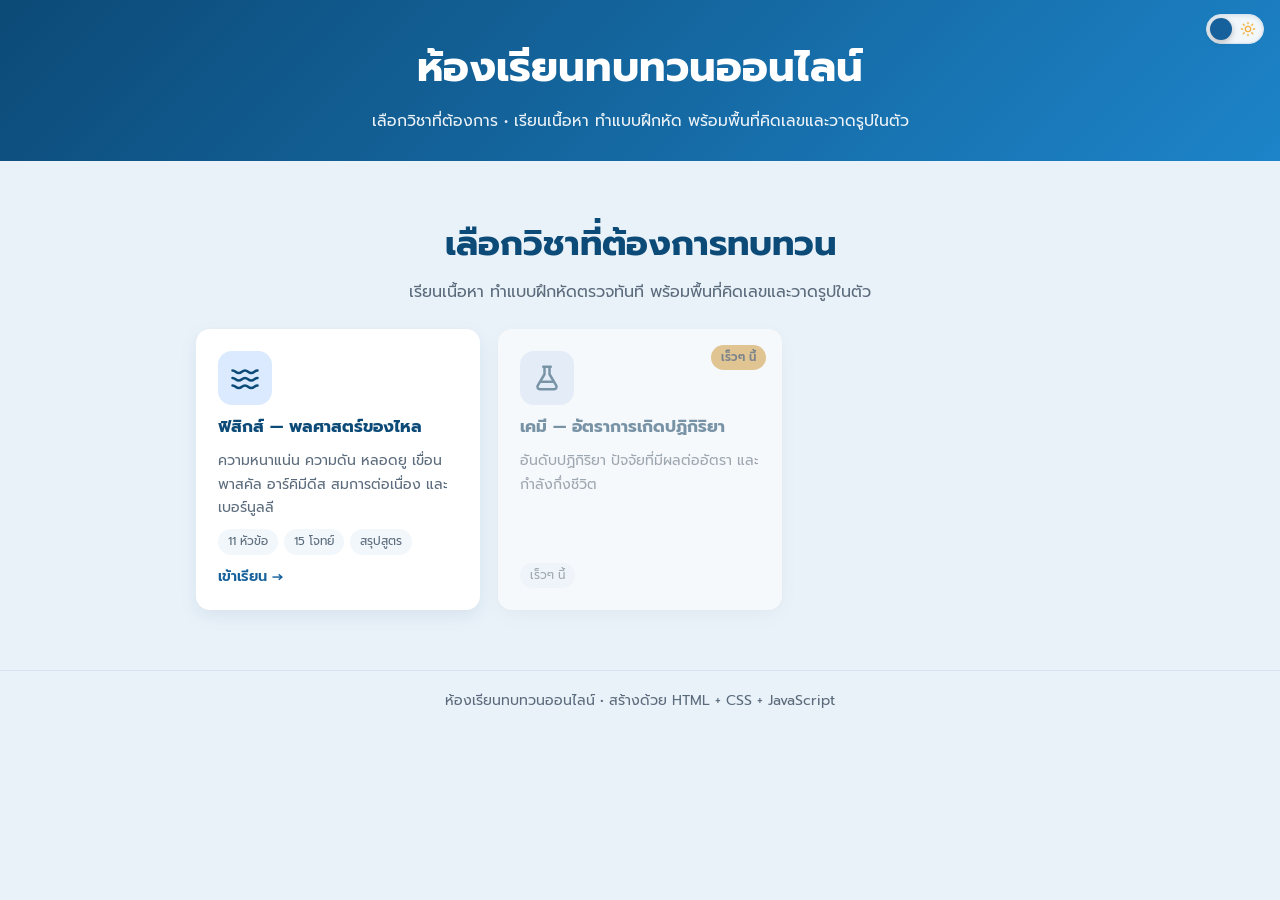
==== commit ec2db7f8: "Split physics content into physics.html and update routing in script.js" ====
--- a/index.html
+++ b/index.html
@@ -1,62 +1,29 @@
 <!DOCTYPE html>
 <!-- ============================================================
-     index.html : ไฟล์หน้าเว็บหลัก (โครงสร้างเนื้อหา)
-     เว็บทบทวนฟิสิกส์ เรื่อง "พลศาสตร์ของไหล"
-
-     โครงสร้างแบ่งเป็น 3 ส่วนหลัก
-       1) ส่วนหัว (header) + เมนูแท็บ (nav)
-       2) เนื้อหาบทเรียน            -> section#lesson-section
-       3) แบบฝึกหัด + กระดานวาดรูป  -> section#quiz-section
-
-     การตกแต่งอยู่ที่ style.css / ตรรกะการทำงานอยู่ที่ script.js
+     index.html : ไฟล์หน้าเว็บหลัก (เลือกวิชา)
      ============================================================ -->
 <html lang="th">
 <head>
   <meta charset="UTF-8" />
-  <!-- viewport : ทำให้เว็บแสดงผลได้ถูกต้องบนหน้าจอมือถือ -->
   <meta name="viewport" content="width=device-width, initial-scale=1.0" />
-  <!-- color-scheme : บอก browser ว่ารองรับทั้งโหมดสว่าง/มืด (ฟอร์ม scrollbar ฯลฯ ปรับตาม) -->
   <meta name="color-scheme" content="light dark" />
-  <title>พลศาสตร์ของไหล | ฟิสิกส์ทบทวน</title>
+  <title>ห้องเรียนทบทวนออนไลน์</title>
 
-  <!-- ฟอนต์ภาษาไทย "Prompt" จาก Google Fonts (ไม่มีเน็ตจะใช้ฟอนต์สำรองแทนอัตโนมัติ) -->
   <link rel="preconnect" href="https://fonts.googleapis.com" />
   <link rel="preconnect" href="https://fonts.gstatic.com" crossorigin />
   <link href="https://fonts.googleapis.com/css2?family=Prompt:wght@300;400;500;600;700&display=swap" rel="stylesheet" />
 
-  <!-- ไฟล์ CSS สำหรับตกแต่งหน้าเว็บ -->
   <link rel="stylesheet" href="style.css" />
 </head>
 
 <body>
 
-  <!-- ==================== 1) ส่วนหัวของเว็บ ==================== -->
   <header class="site-header">
     <h1>ห้องเรียนทบทวนออนไลน์</h1>
     <p>เลือกวิชาที่ต้องการ • เรียนเนื้อหา ทำแบบฝึกหัด พร้อมพื้นที่คิดเลขและวาดรูปในตัว</p>
   </header>
 
-  <!-- ============ ปุ่มโลโก้ "หน้าแรก" : ลอยมุมซ้ายบน ============
-       โชว์เฉพาะตอนอยู่ในวิชา (script.js สลับ hidden) กด = กลับหน้าเลือกวิชา -->
-  <button id="home-logo" class="home-logo" hidden aria-label="กลับหน้าแรก" title="กลับหน้าแรก">
-    <svg viewBox="0 0 24 24" fill="none" stroke="currentColor" stroke-width="2" stroke-linecap="round" stroke-linejoin="round" aria-hidden="true">
-      <path d="M3 10.5 12 3l9 7.5"/>
-      <path d="M5 9.5V21h14V9.5"/>
-      <path d="M9.5 21v-6h5v6"/>
-    </svg>
-  </button>
-
-  <!-- ============ เมนูแท็บ : โชว์เฉพาะหลังเข้าวิชาแล้ว ============ -->
-  <nav class="tabs" id="main-tabs" hidden>
-    <button id="tab-lesson" class="tab active">เนื้อหาบทเรียน</button>
-    <button id="tab-quiz" class="tab">แบบฝึกหัด</button>
-  </nav>
-
-  <!-- ============ สวิตช์โหมดมืด/สว่าง : ลอยมุมขวาบนของเว็บ ============
-       checkbox (ซ่อน) + track/knob = สวิตช์เลื่อนได้
-       - โหมดสว่าง : knob อยู่ซ้าย เห็นไอคอนพระจันทร์ (กดแล้วเป็นมืด)
-       - โหมดมืด   : knob อยู่ขวา เห็นไอคอนดวงอาทิตย์ (กดแล้วกลับสว่าง)
-       script.js ผูก change event แล้วจำค่าไว้ใน localStorage -->
+  <!-- สวิตช์โหมดมืด/สว่าง -->
   <label class="theme-switch" title="สลับโหมดมืด/สว่าง">
     <input type="checkbox" id="theme-toggle" aria-label="สลับโหมดมืด/สว่าง" />
     <span class="switch-track">
@@ -72,13 +39,6 @@
   </label>
 
   <main>
-
-    <!-- ====================================================
-         SECTION 0 : หน้าแรก (เลือกวิชา)
-         การ์ดวิชาถูกสร้างโดย script.js จาก array "subjects"
-         (เพิ่มวิชาใหม่ = เพิ่มข้อมูลใน script.js ที่เดียว)
-         อยู่ "ใน" main เพื่อโดนจัดกึ่งกลาง + มีระยะขอบเท่าหน้าอื่น
-         ==================================================== -->
     <section id="home-section" class="page active">
       <div class="home-hero">
         <h2>เลือกวิชาที่ต้องการทบทวน</h2>
@@ -88,278 +48,12 @@
         <!-- script.js เติมการ์ดวิชาตรงนี้ -->
       </div>
     </section>
-
-    <!-- ====================================================
-         SECTION 1 : เนื้อหาบทเรียน (สื่อการสอน)
-         แต่ละหัวข้ออยู่ใน "การ์ด" (article.lesson-card)
-         ==================================================== -->
-    <section id="lesson-section" class="page">
-
-      <!-- การ์ดที่ 1 : ความหนาแน่น (หน้า 1-2) -->
-      <article class="lesson-card card">
-        <h2>1) ความหนาแน่น (Density)</h2>
-        <p>ความหนาแน่น คือ อัตราส่วนระหว่างมวลต่อปริมาตร โดยปริมาตรหาได้จาก V = A×h (พื้นที่หน้าตัดคูณความสูง) หรือลูกบาศก์ V = a×a×a</p>
-        <div class="formula">ρ = m/V &nbsp;&nbsp;(หน่วย kg/m³)</div>
-        <ul>
-          <li><b>ρ</b> = ความหนาแน่น (kg/m³)</li>
-          <li><b>m</b> = มวล (kg)</li>
-          <li><b>V</b> = ปริมาตร (m³)</li>
-          <li><b>ความหนาแน่นสัมพัทธ์ (S.G.)</b> = ρ<sub>สาร</sub>/ρ<sub>น้ำ</sub> — ใช้น้ำบริสุทธิ์ที่ 4°C (ρ = 1×10³ kg/m³) เป็นสารอ้างอิง</li>
-        </ul>
-        <div class="example-box">
-          <b>ตัวอย่าง :</b> ปรอท ρ = 13.6×10³ kg/m³ ⇒ ความหนาแน่นสัมพัทธ์ = 13.6×10³ ÷ 1×10³ = <b>13.6</b> (หนาแน่นเป็น 13.6 เท่าของน้ำ)<br>
-          <b>ตัวอย่าง :</b> บอลลูนฮีเลียม V = 400 m³ มวล 65 kg ⇒ ρ = 65/400 = <b>0.16 kg/m³</b><br>
-          <b>ตัวอย่าง :</b> ไม้ V = 1 m³ S.G. = 0.15 ⇒ ρ<sub>ไม้</sub> = 150 kg/m³ ⇒ น้ำหนัก W = mg = 150×10 = <b>1.5×10³ N</b>
-        </div>
-      </article>
-
-      <!-- การ์ดที่ 2 : ความดัน (หน้า 1) -->
-      <article class="lesson-card card">
-        <h2>2) ความดัน (Pressure)</h2>
-        <p><b>แรงดัน (F)</b> คือ แรงหรือน้ำหนักทั้งหมดที่กดลงบนพื้นที่ ส่วน <b>ความดัน (P)</b> คือ แรงดันบนพื้นที่ 1 ตารางหน่วย</p>
-        <div class="formula">P = F/A &nbsp;&nbsp;(หน่วย N/m² = Pa)</div>
-        <ul>
-          <li><b>P</b> = ความดัน (Pa หรือ ปาสคาล)</li>
-          <li><b>F</b> = แรง (N)</li>
-          <li><b>A</b> = พื้นที่ที่ถูกกระทำ (m²)</li>
-        </ul>
-        <p class="key-point">หน่วยที่ต้องจำ : 1 Pa = 1 N/m² • 1 Bar = 1×10⁵ Pa • 1 atm = 1.013 Bar = 1.013×10⁵ Pa (คำนวณทั่วไปประมาณ 1 atm ≈ 1×10⁵ Pa)</p>
-      </article>
-
-      <!-- การ์ดที่ 3 : ความดันในของเหลว (หน้า 3-4) -->
-      <article class="lesson-card card">
-        <h2>3) ความดันในของเหลว</h2>
-        <p>ความดันในของเหลวขึ้นอยู่กับความลึก — ยิ่งลึกมาก ความดันยิ่งมาก</p>
-        <div class="formula">P<sub>g</sub> = ρgh &nbsp;&nbsp;และ&nbsp;&nbsp; ΣP = P<sub>atm</sub> + P<sub>g</sub></div>
-        <ul>
-          <li><b>ความดันเกจ (P<sub>g</sub>)</b> = ความดันที่ระดับความลึก h จากน้ำหนักของเหลวที่กดลงมา</li>
-          <li><b>ความดันสัมบูรณ์ (ΣP)</b> = ความดันบรรยากาศ + ความดันเกจ</li>
-          <li><b>P<sub>atm</sub></b> ≈ 1×10⁵ Pa , <b>g</b> ≈ 10 m/s²</li>
-          <li>บอกความดันบรรยากาศได้ 3 วิธี : หน่วยความดัน / ความสูงของปรอท / ความสูงของน้ำ</li>
-        </ul>
-        <div class="example-box">
-          <b>ตัวอย่าง :</b> ภาชนะลูกบาศก์ 10 cm ใส่น้ำ+น้ำมันอย่างละครึ่ง (ρ<sub>น้ำ</sub>=10³, ρ<sub>น้ำมัน</sub>=600) ⇒ ΣP<sub>g</sub> = (10³·10·0.05)+(600·10·0.05) = 500+300 = <b>800 Pa</b><br>
-          <b>ตัวอย่าง :</b> ส่งน้ำขึ้นเนินสูง 40 m ⇒ P<sub>g</sub> = 10³×10×40 = <b>4×10⁵ Pa</b><br>
-          <b>ตัวอย่าง :</b> เรือดำน้ำลึก 100 m (ρ<sub>ทะเล</sub>=1.024×10³) ⇒ P<sub>g</sub> = <b>1.024×10⁶ Pa</b> , P<sub>abs</sub> = 1.013×10⁵+1.024×10⁶ = <b>≈1.125×10⁶ Pa</b>
-        </div>
-      </article>
-
-      <!-- การ์ดที่ 4 : เครื่องวัดความดัน (หน้า 5-6) -->
-      <article class="lesson-card card">
-        <h2>4) เครื่องวัดความดัน</h2>
-        <ul class="app-list">
-          <li><b>1. แมนอมิเตอร์ (Manometer)</b> — หลอดแก้วรูปตัวยู ปลายข้างหนึ่งต่อความดันที่ต้องการ อีกข้างเปิดสู่บรรยากาศ ตั้งสมการจาก ΣP₁ = ΣP₂</li>
-          <li><b>2. บารอมิเตอร์ปรอท (Mercury Barometer)</b> — หลอดยาว ~80 cm บรรจุปรอทคว่ำในอ่าง เกิดสุญญากาศด้านบน ที่ 1 atm ปรอทสูง <b>760 mmHg</b> จาก P<sub>atm</sub> = ρgh</li>
-          <li><b>3. บารอมิเตอร์แอนีรอยด์ (Aneroid)</b> — กล่องโลหะความดันต่ำ ยุบ/พองตามความดันภายนอก ดันเข็มชี้</li>
-          <li><b>4. อัลติมิเตอร์ (Altimeter)</b> — ดัดแปลงจากแอนีรอยด์ ใช้วัดความสูง/เพดานบินเครื่องบิน</li>
-          <li><b>5. เครื่องวัดบูร์ดอน (Bourdon Gauge)</b> — ท่อกลวงรูปก้นหอย ความดันสูงทำท่อยืด เข็มเบน ใช้วัดความดันสูง</li>
-        </ul>
-        <div class="formula">ΣP<sub>x</sub> = ΣP<sub>y</sub> &nbsp;⇒&nbsp; P + ρ₁gh₁ = P₂ + ρ₂gh₂</div>
-      </article>
-
-      <!-- การ์ดที่ 5 : หลอดรูปตัวยู (หน้า 7-8) -->
-      <article class="lesson-card card">
-        <h2>5) โจทย์หลอดรูปตัวยู</h2>
-        <p>ที่ระดับรอยต่อของเหลวเดียวกัน ความดันต้องเท่ากัน จึได้ความสัมพันธ์สำคัญ</p>
-        <div class="formula">ρ₁gh₁ = ρ₂gh₂ &nbsp;⇒&nbsp; ρ₁/ρ₂ = h₂/h₁</div>
-        <div class="example-box">
-          <b>ตัวอย่าง 1 :</b> ของเหลว 2 ชนิดในหลอดยู ชนิดหนาแน่นสูงเป็นครึ่งของอีกชนิด ⇒ ρ<sub>มาก</sub>/ρ<sub>น้อย</sub> = h<sub>น้อย</sub>/h<sub>มาก</sub> = <b>2 เท่า</b><br>
-          <b>ตัวอย่าง 2 :</b> เทของเหลวสูง 10 cm ลงในขาปรอท ปรอทฝั่งนั้นลด 2 cm (อีกฝั่งสูงขึ้น 2 cm ⇒ h<sub>Hg</sub> = 4 cm) ⇒ ρ<sub>A</sub> = 13.6×10³ × 4/10 = <b>5.44×10³ kg/m³</b><br>
-          <b>ตัวอย่าง 3 :</b> หลอดยูใส่น้ำ เติมน้ำมัน ρ=800 ระดับต่างกัน 8 cm ⇒ h<sub>oil</sub> = (10³×8)/800 = 10 cm ⇒ V = 1.50 cm² × 10 cm = <b>15 cm³</b>
-        </div>
-      </article>
-
-      <!-- การ์ดที่ 6 : แรงดันบนเขื่อน (หน้า 9-11) -->
-      <article class="lesson-card card">
-        <h2>6) แรงดันบนเขื่อนและประตูกั้นน้ำ</h2>
-        <p>ความดันที่ผนังเขื่อนเพิ่มจาก 0 (ผิวน้ำ) ถึง ρgH (ก้นเขื่อน) จึงใช้ความดันเฉลี่ย ½ρgH คูณพื้นที่หน้าสัมผัส L×H</p>
-        <div class="formula">F = ½ ρ g L H²</div>
-        <ul>
-          <li><b>F</b> = แรงดันรวมที่ผนัง (N) , <b>L</b> = ความกว้าง/ยาวเขื่อน (m) , <b>H</b> = ระดับน้ำ (m)</li>
-        </ul>
-        <div class="example-box">
-          <b>ตัวอย่าง 1 :</b> เขื่อนยาว 100 m รับแรงได้ 6.0×10⁵ N ⇒ 6×10⁵ = ½(10³)(10)(100)H² ⇒ H = √1.2 ≈ <b>1.095 m</b><br>
-          <b>ตัวอย่าง 2 :</b> ระดับน้ำเพิ่มเป็น 2 เท่า ⇒ F₂/F₁ = (H₂/H₁)² = <b>4 เท่า</b><br>
-          <b>ตัวอย่าง 3 :</b> ประตูน้ำ น้ำเค็มสูง 4 m (ρ=1.4×10³) ดันฝั่งหนึ่ง น้ำจืดสูง 6 m ดันอีกฝั่ง (L=100 m) ⇒ F₁ = 1.12×10⁷ N , F₂ = 1.8×10⁷ N ⇒ ΣF = <b>6.8×10⁶ N</b>
-        </div>
-      </article>
-
-      <!-- การ์ดที่ 7 : กฎพาสคัล + ไฮดรอลิก (หน้า 12-18) -->
-      <article class="lesson-card card">
-        <h2>7) กฎของพาสคัลและเครื่องอัดไฮดรอลิก</h2>
-        <p><b>กฎของพาสคัล :</b> "ถ้าเพิ่มความดันให้ของไหลในภาชนะปิด ณ จุดใด ๆ ความดันจะส่งกระจายไปให้ทุกส่วนของของไหลเท่ากันหมด"</p>
-        <div class="formula">F/a = W/A &nbsp;&nbsp;⇒&nbsp;&nbsp; M.A. = W/F = A/a = (R/r)²</div>
-        <ul>
-          <li><b>F, a</b> = แรงกดและพื้นที่ลูกสูบเล็ก , <b>W, A</b> = น้ำหนักและพื้นที่ลูกสูบใหญ่</li>
-          <li><b>M.A.</b> = การได้เปรียบเชิงกล — หน้าตัดวงกลมใช้ R²/r²</li>
-        </ul>
-        <div class="example-box">
-          <b>ตัวอย่าง 1 :</b> A = 10a กด F = 50 N ⇒ W = 500 N (M.A. = 10 เท่า)<br>
-          <b>ตัวอย่าง 2 :</b> เส้นผ่านศูนย์กลาง 5 : 1 ⇒ W/F = (5)² = <b>25 เท่า</b><br>
-          <b>ตัวอย่าง 3 :</b> M.A. = 4, r = 10 cm ⇒ R = √4 × 10 = <b>20 cm</b><br>
-          <b>ตัวอย่าง 4 :</b> ลูกสูบยก D=14 cm ยกรถมวล 1 ตัน ⇒ P = mg/πR² = 10⁴ ÷ (22/7 × 0.07²) ≈ <b>6.49×10⁵ Pa</b><br>
-          <b>ตัวอย่าง 5 :</b> แม่แรง+คานโยก A=100a แรง 100 N ที่ปลายคาน (50 cm จากลูกสูบ, 60 cm จากจุดหมุน) ⇒ F ลูกสูบ = 100×60/10 = 600 N ⇒ W = <b>6×10⁴ N</b>
-        </div>
-      </article>
-
-      <!-- การ์ดที่ 8 : อาร์คิมีดีส (หน้า 19-21) -->
-      <article class="lesson-card card">
-        <h2>8) หลักอาร์คิมีดีส (แรงพยุง)</h2>
-        <p>"วัตถุที่จมในของเหลวทั้งก้อนหรือบางส่วน จะถูกแรงพยุงเท่ากับน้ำหนักของของเหลวที่ถูกแทนที่"</p>
-        <div class="formula">F<sub>B</sub> = ρ<sub>f</sub> V<sub>จม</sub> g</div>
-        <ul>
-          <li><b>V<sub>จม</sub></b> = ปริมาตรส่วนที่จมอยู่ในของเหลว (m³)</li>
-          <li><b>วัตถุลอย</b> : F<sub>B</sub> = W ⇒ ρ<sub>ของเหลว</sub>V<sub>จม</sub> = ρ<sub>วัตถุ</sub>V<sub>ทั้งหมด</sub></li>
-          <li><b>วัตถุถูกเชือกศัก</b> : T = mg − F<sub>B</sub></li>
-        </ul>
-        <div class="example-box">
-          <b>ตัวอย่าง 1 :</b> ลูกกลม V=0.2 m³ ρ=4.5×10³ ผูกเชือกจมในของเหลว ρ=1.2×10³ ⇒ T = 9000 − 2400 = <b>6.6×10³ N</b><br>
-          <b>ตัวอย่าง 2 :</b> ลูกบาศก์ 0.1 m ρ=800 ลอยน้ำ ⇒ h<sub>จม</sub> = 8 cm ⇒ พ้นน้ำ <b>2 cm</b><br>
-          <b>ตัวอย่าง 3 :</b> วัตถุ V=100 cm³ ลอยในน้ำโผล่ 30 cm³ ⇒ ρ<sub>วัตถุ</sub> = 1000×70/100 = <b>700 kg/m³</b>
-        </div>
-      </article>
-
-      <!-- การ์ดที่ 9 : ของไหลอุดมคติ + สมการต่อเนื่อง (หน้า 22-25) -->
-      <article class="lesson-card card">
-        <h2>9) ของไหลอุดมคติและสมการความต่อเนื่อง</h2>
-        <p><b>ของไหลอุดมคติ</b> มี 4 สมบัติ : ① ไหลสม่ำเสมอ ② ไหลโดยไม่หมุนรอบตัวเอง ③ ไม่มีความหนืด ④ ไม่ถูกอัด (ความหนาแน่นคงที่)</p>
-        <p><b>สมการความต่อเนื่อง :</b> ผลคูณพื้นที่หน้าตัดกับอัตราเร็ว ณ ตำแหน่งใดในหลอดการไหล มีค่าคงตัวเสมอ</p>
-        <div class="formula">A₁v₁ = A₂v₂ &nbsp;&nbsp;และ&nbsp;&nbsp; Q = Av = V/t</div>
-        <ul>
-          <li><b>Q</b> = อัตราการไหล (m³/s) , <b>A</b> = พื้นที่หน้าตัด (m²) ท่อกลมใช้ πr²</li>
-        </ul>
-        <div class="example-box">
-          <b>ตัวอย่าง 1 :</b> ท่อดับเพลิง d<sub>A</sub>=8 cm v<sub>A</sub>=5 m/s ปลาย d<sub>B</sub>=4 cm ⇒ (4×10⁻²)²×5 = (2×10⁻²)²×v<sub>B</sub> ⇒ v<sub>B</sub> = <b>20 m/s</b><br>
-          <b>ตัวอย่าง 2 :</b> ท่อประปา d₁=7 cm v₁=0.6 ขึ้นตึก d₂=2.4 cm ⇒ v₂ = (12.25×0.6)/1.44 ≈ <b>5.1 m/s</b><br>
-          <b>ตัวอย่าง 3 :</b> น้ำไหลแนวดิ่งจากก๊อก d=2 cm v=0.4 จน d เหลือ 1 cm ⇒ v₂ = 1.6 m/s แล้วใช้ v₂²=v₁²+2gh ⇒ h = <b>12 cm</b>
-        </div>
-      </article>
-
-      <!-- การ์ดที่ 10 : สมการเบอร์นูลลี (หน้า 26-27) -->
-      <article class="lesson-card card">
-        <h2>10) สมการแบร์นูลลี</h2>
-        <p><b>หลักเบอร์นูลลี :</b> "ที่ระดับคงตัว ของไหลเร็วขึ้น ความดันลดลง — ของไหลช้าลง ความดันเพิ่มขึ้น" (มาจากกฎการอนุรักษ์พลังงาน)</p>
-        <div class="formula">P + ½ρv² + ρgh = คงตัว</div>
-        <ul>
-          <li>พลังงานความดัน + พลังงานจลน์ต่อปริมาตร + พลังงานศักย์ต่อปริมาตร = คงที่</li>
-          <li>เทียบ 2 จุด : P₁ + ½ρv₁² + ρgh₁ = P₂ + ½ρv₂² + ρgh₂</li>
-        </ul>
-        <div class="example-box">
-          <b>ตัวอย่าง 1 :</b> ปีกเครื่องบินต้องการ ΔP = 1000 N/m² ρ<sub>อากาศ</sub>=1.2 v<sub>ล่าง</sub>=100 m/s ⇒ 1000 = ½×1.2×(v₁²−10000) ⇒ v₁ ≈ <b>108 m/s</b><br>
-          <b>ตัวอย่าง 2 :</b> สายยาง A₁=3.5 cm² v₁=0.5 m/s หัวฉีด A₂=0.25 cm² สูง 1.5 m ⇒ v₂=7 m/s ⇒ P₁ = 10⁵+24500+15000−125 = 139375 Pa ≈ <b>1.39 atm</b>
-        </div>
-      </article>
-
-      <!-- การ์ดที่ 11 : สรุปสูตร -->
-      <article class="lesson-card card">
-        <h2>11) สรุปสูตรเร็ว</h2>
-        <table class="summary-table">
-          <tr><th>สูตร</th><th>ใช้เมื่อ</th></tr>
-          <tr><td>ρ = m/V</td><td>หาความหนาแน่น</td></tr>
-          <tr><td>S.G. = ρสาร/ρน้ำ</td><td>ความหนาแน่นสัมพัทธ์</td></tr>
-          <tr><td>P = F/A</td><td>ความดันทั่วไป</td></tr>
-          <tr><td>P<sub>g</sub> = ρgh , ΣP = P<sub>atm</sub>+P<sub>g</sub></td><td>ความดันใต้ของเหลวลึก h</td></tr>
-          <tr><td>ρ₁h₁ = ρ₂h₂</td><td>หลอดยู / แมนอมิเตอร์</td></tr>
-          <tr><td>F = ½ρgLH²</td><td>แรงดันน้ำบนเขื่อน/กำแพง</td></tr>
-          <tr><td>F/a = W/A , M.A. = A/a</td><td>เครื่องอัดไฮดรอลิก</td></tr>
-          <tr><td>F<sub>B</sub> = ρ<sub>f</sub>V<sub>จม</sub>g</td><td>แรงพยุงอาร์คิมีดีส</td></tr>
-          <tr><td>A₁v₁ = A₂v₂</td><td>ท่อหน้าตัดเปลี่ยน</td></tr>
-          <tr><td>P₁ + ½ρv₁² + ρgh₁ = P₂ + ½ρv₂² + ρgh₂</td><td>เบอร์นูลลี เทียบสองจุด</td></tr>
-        </table>
-        <p class="cta-hint">พร้อมแล้ว ? กดแท็บ "แบบฝึกหัด" ด้านบนได้เลย</p>
-      </article>
-
-    </section>
-
-    <!-- ====================================================
-         SECTION 2 : แบบฝึกหัด
-         - #quiz-box   : script.js จะสร้างคำถามทีละข้อใส่ไว้ข้างใน
-         - #result-box : หน้าสรุปคะแนน (ซ่อนไว้ก่อนด้วย attribute hidden)
-         (พื้นที่คิดเลข/วาดรูปย้ายไปเป็นแผงขวาท้ายไฟล์แล้ว)
-         ==================================================== -->
-    <section id="quiz-section" class="page">
-
-      <!-- กล่องคำถาม เนื้อหาถูกสร้างโดย script.js -->
-      <div id="quiz-box" class="card"></div>
-
-      <!-- กล่องสรุปคะแนน แสดงเมื่อทำครบทุกข้อ -->
-      <div id="result-box" class="card result-card" hidden>
-        <h2>สรุปผลคะแนน</h2>
-        <!-- วงกลมแสดงเปอร์เซ็นต์ (ตัวเลขถูกเติมโดย script.js) -->
-        <div id="score-ring" class="score-ring">
-          <div class="score-inner">
-            <span id="score-percent">0%</span>
-            <small id="score-text">0/0 คะแนน</small>
-          </div>
-        </div>
-        <p id="result-message" class="result-message"></p>
-        <button id="retry-btn" class="btn-primary">ทำแบบฝึกหัดอีกครั้ง</button>
-      </div>
-
-    </section>
-
   </main>
 
-  <!-- ============================================================
-       พื้นที่คิดเลขและวาดรูป : แผงด้านขวา (เปิด/ปิดได้)
-       - กดปุ่มลอยมุมขวาล่าง (#pad-toggle) เพื่อเปิด
-       - ปิดด้วยปุ่ม x บนแผง หรือกด Esc
-       - ใช้งานได้ทั้งหน้าเนื้อหาและหน้าแบบฝึกหัด
-       ============================================================ -->
-
-  <!-- ปุ่มลอยสำหรับเปิดแผง -->
-  <button id="pad-toggle" class="pad-toggle">พื้นที่คิดเลข</button>
-
-  <!-- แผงกระดาษทด (ซ่อนอยู่นอกจอ เลื่อนเข้ามาจากด้านขวา) -->
-  <aside id="scratchpad" aria-hidden="true">
-    <div class="pad-head">
-      <h3>พื้นที่คิดเลขและวาดรูป</h3>
-      <button id="pad-close" class="pad-close" aria-label="ปิด">×</button>
-    </div>
-
-    <!-- แถบเครื่องมือ : ปากกา / ยางลบ / ปรับขนาด / สี / ย้อนกลับ / ล้าง -->
-    <div class="toolbar">
-      <button id="pen-btn" class="tool-btn active">ปากกา</button>
-      <button id="eraser-btn" class="tool-btn">ยางลบ</button>
-      <!-- แถบเลื่อนปรับขนาดหัวปากกา/ยางลบ -->
-      <label class="size-control">ขนาด
-        <input type="range" id="brush-size" min="1" max="30" value="3" />
-        <span id="size-value">3</span>
-      </label>
-      <!-- ปุ่มวงกลมเลือกสีปากกา (data-color คือรหัสสี) -->
-      <span class="swatches">
-        <button class="swatch active" data-color="#1e293b" style="background:#1e293b" aria-label="สีดำ"></button>
-        <button class="swatch" data-color="#dc2626" style="background:#dc2626" aria-label="สีแดง"></button>
-        <button class="swatch" data-color="#2563eb" style="background:#2563eb" aria-label="สีน้ำเงิน"></button>
-        <button class="swatch" data-color="#16a34a" style="background:#16a34a" aria-label="สีเขียว"></button>
-      </span>
-      <button id="undo-btn" class="tool-btn">ย้อนกลับ</button>
-      <button id="clear-btn" class="tool-btn danger">ล้าง</button>
-    </div>
-
-    <!-- ผืนผ้าใบสำหรับเขียน/วาด รองรับทั้งเมาส์และนิ้วบนมือถือ
-         (cursor:none = ให้วงกลมพรีวิวขนาดแทนเคอร์เซอร์เดิม) -->
-    <canvas id="sketch-canvas"></canvas>
-
-    <!-- พื้นที่คำนวณแบบรวม : แก้ไขได้โดยตรง + แสดงผลจัดรูปแบบพร้อมกัน
-         ใช้ contenteditable div เดียว แทน textarea + preview แยก -->
-    <label class="type-label" for="calc-editor">พิมพ์คำนวณได้เลย (^ ยกกำลัง  _ ตัวห้อย  a/b เศษส่วน)</label>
-    <div id="calc-editor" class="calc-editor" contenteditable="true" spellcheck="false"
-      data-placeholder="พิมพ์วิธีคิด เช่น v_2 = A_1 v_1/A_2 = 20*4/8 = 10 m/s"></div>
-
-    <!-- คู่มือสัญลักษณ์สำหรับพิมพ์ -->
-    <small class="type-label">เคล็ดลับ : <b>^</b> ยกกำลัง • <b>_</b> ตัวห้อย • <b>a/b</b> หรือ <b>(a)/(b)</b> เศษส่วน</small>
-  </aside>
-
-  <!-- วงกลมโปร่งใสลอยตามเมาส์ แสดงขนาดจริงของปากกา/ยางลบ -->
-  <div id="brush-cursor" hidden></div>
-
-  <!-- ==================== ส่วนท้ายเว็บ ==================== -->
   <footer class="site-footer">
-    เว็บทบทวนฟิสิกส์ พลศาสตร์ของไหล • สร้างด้วย HTML + CSS + JavaScript
+    ห้องเรียนทบทวนออนไลน์ • สร้างด้วย HTML + CSS + JavaScript
   </footer>
 
-  <!-- โหลด script.js ไว้ท้ายสุด เพื่อให้องค์ประกอบทั้งหมดถูกสร้างเสร็จก่อน -->
   <script src="script.js"></script>
 </body>
 </html>
